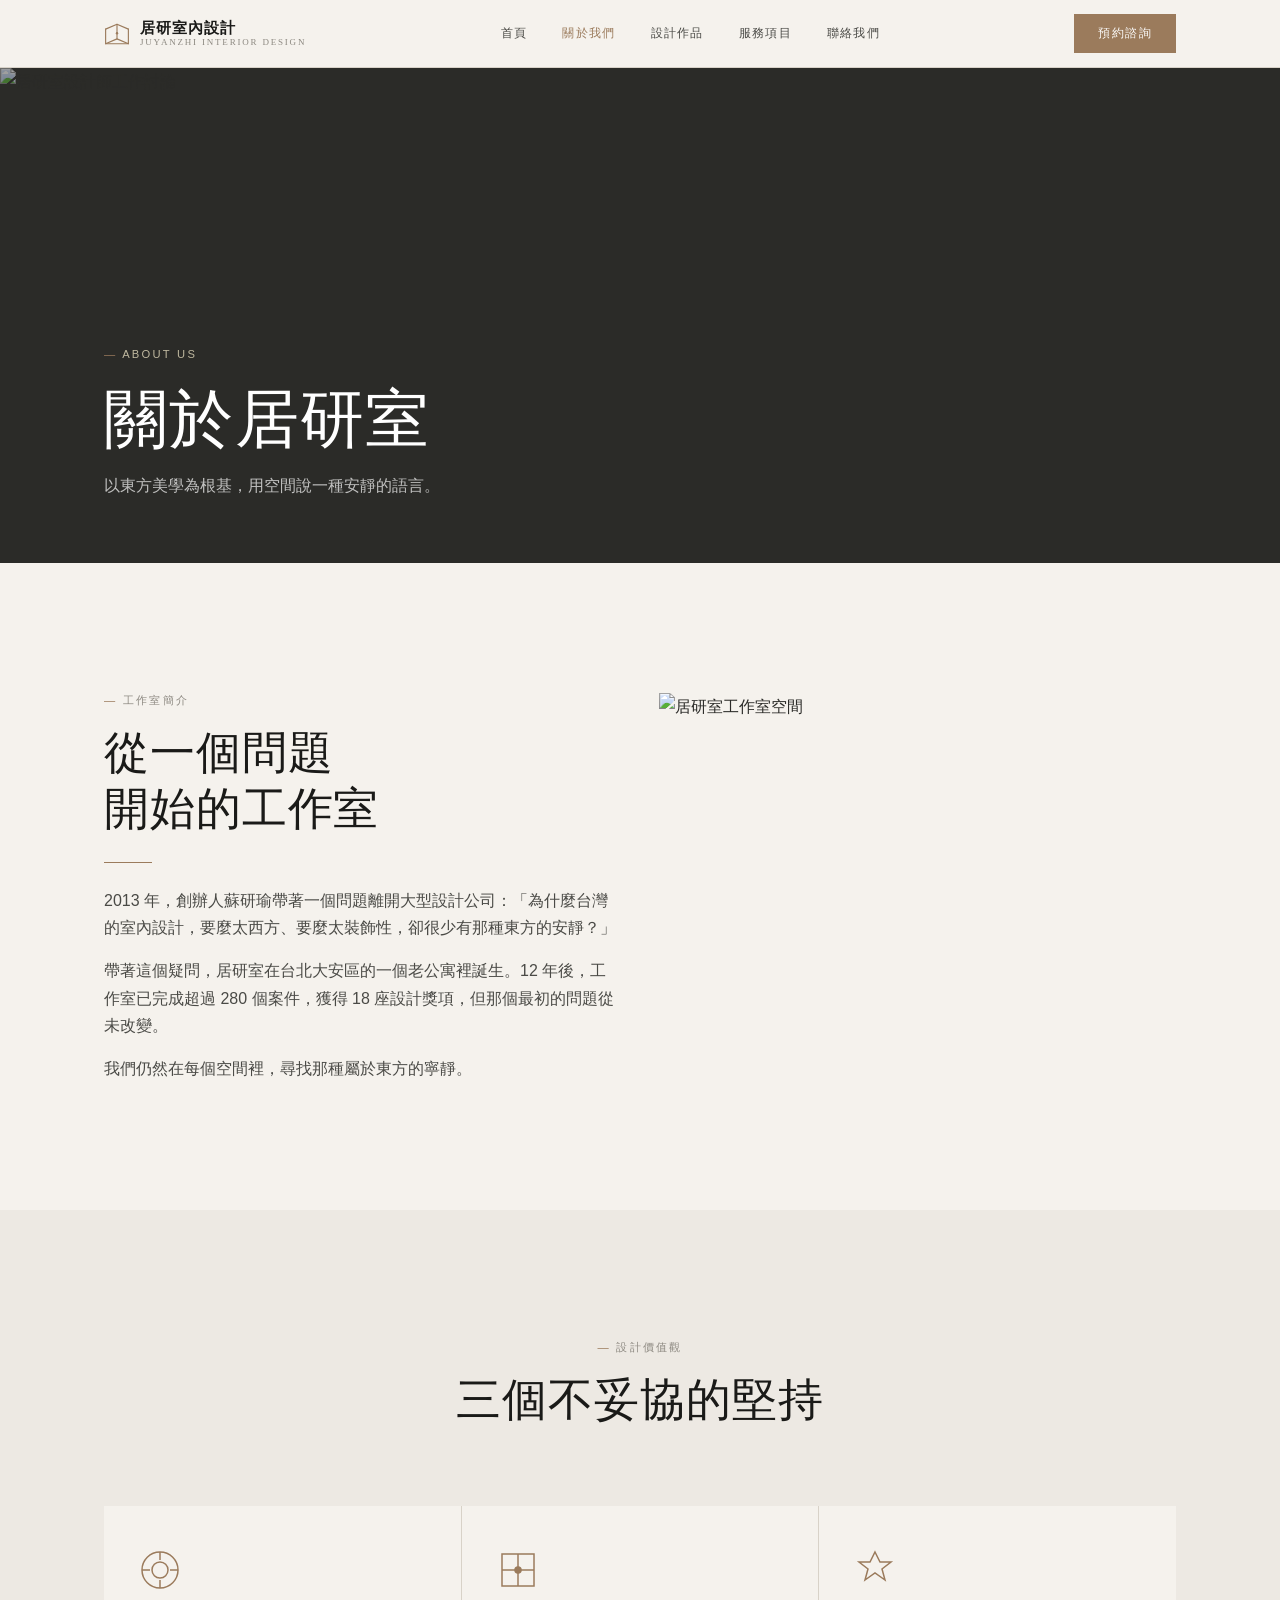
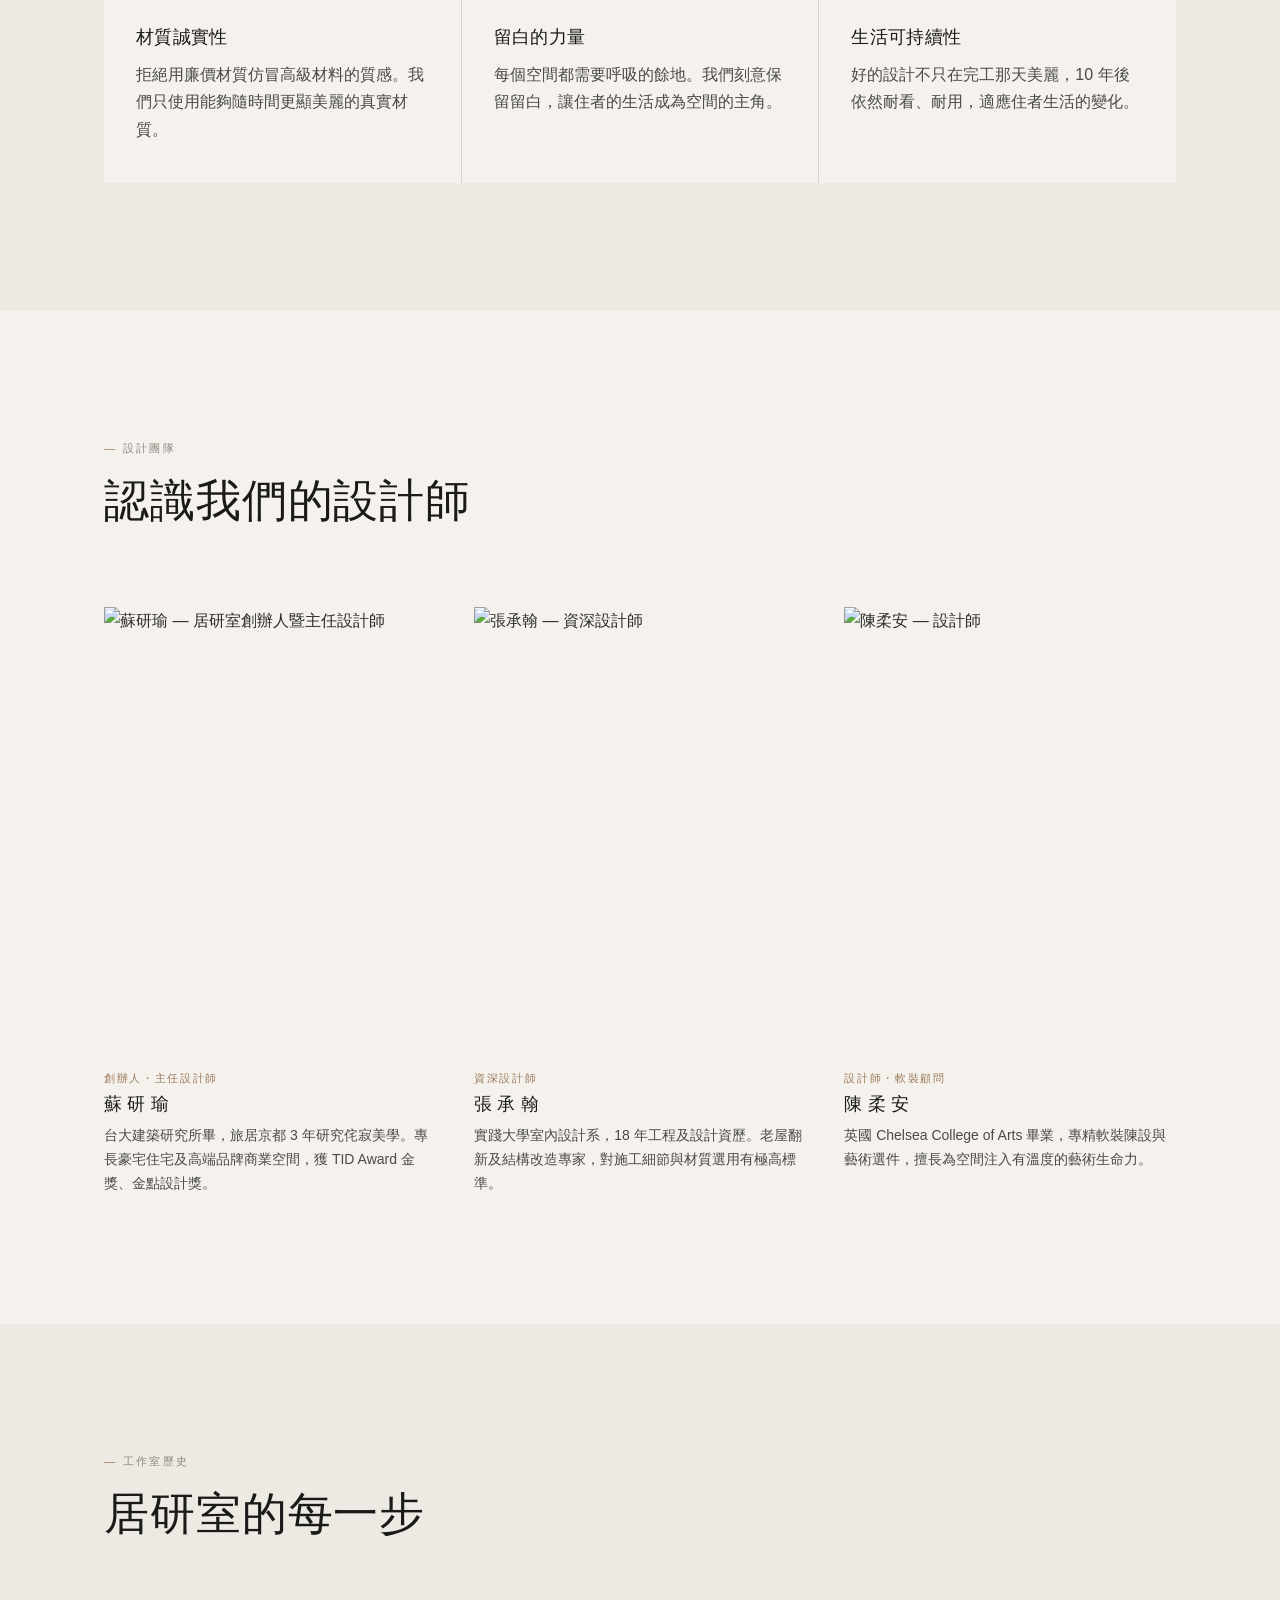
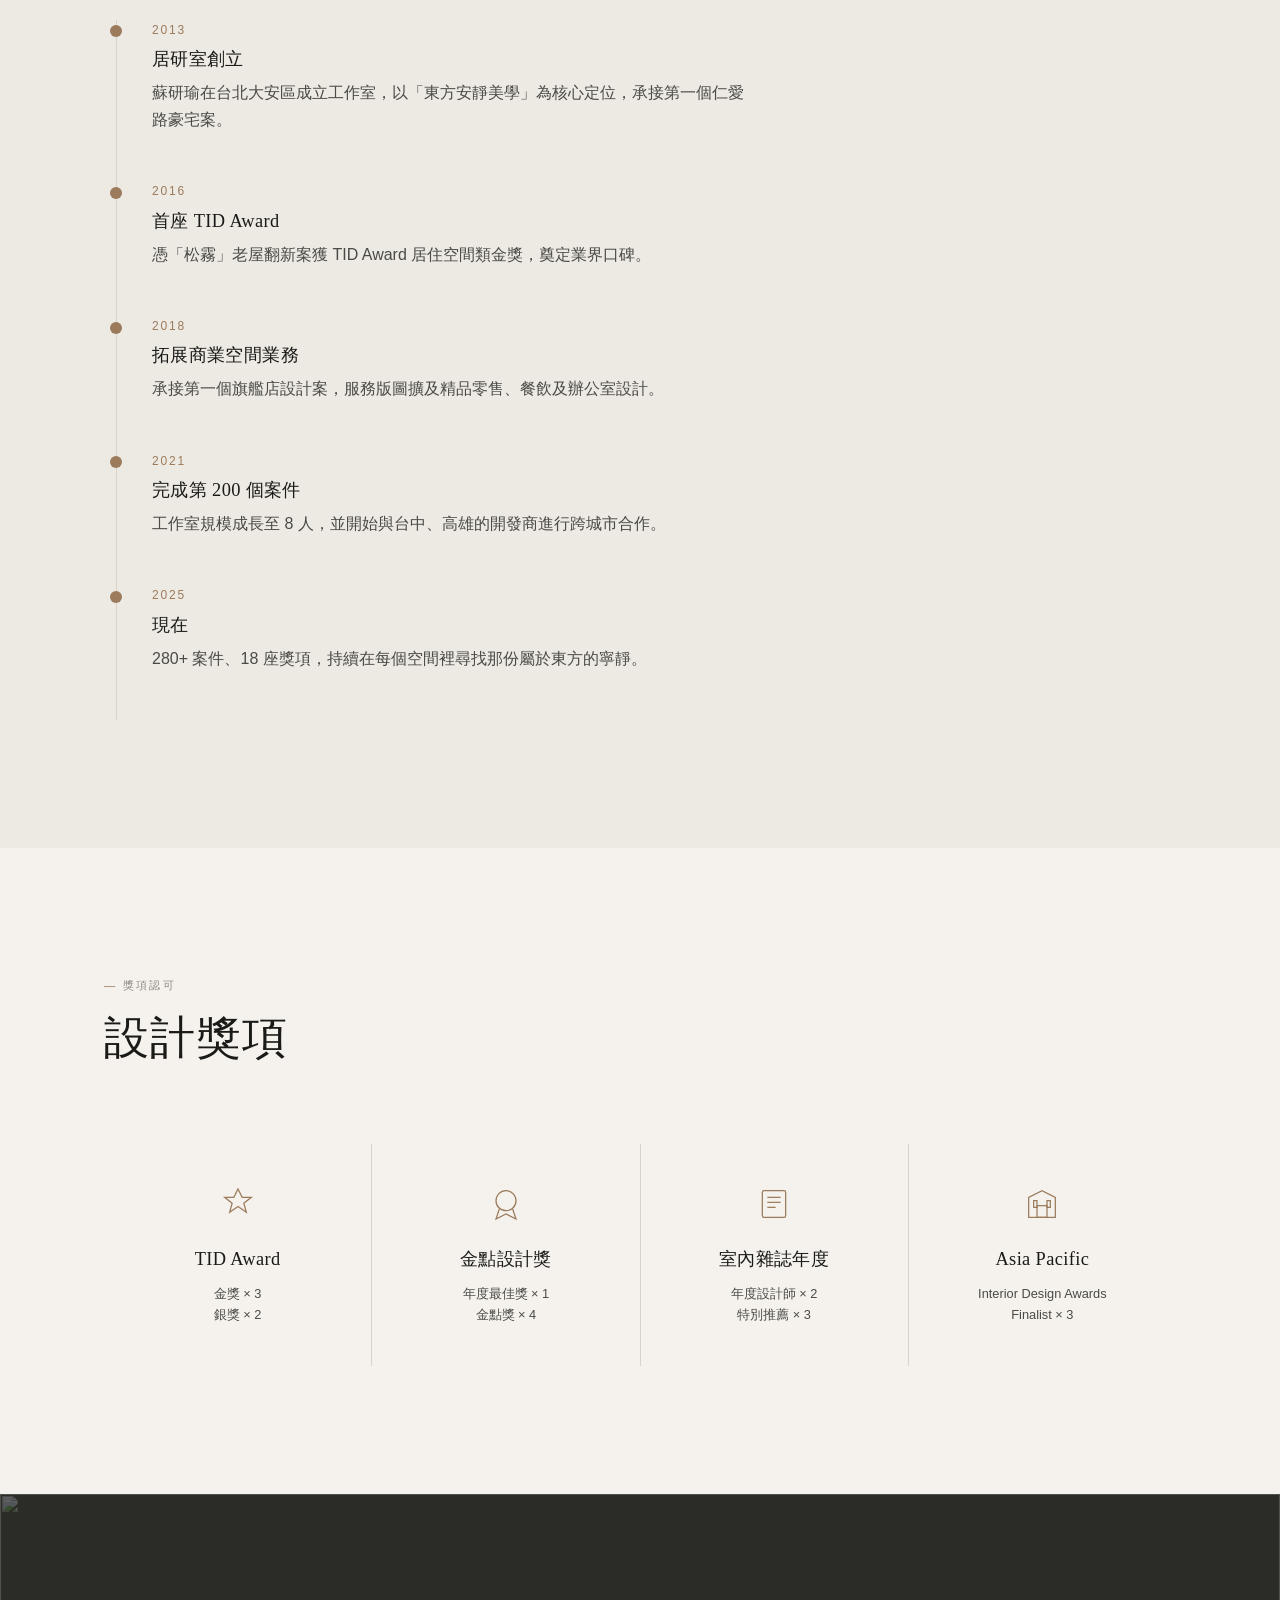
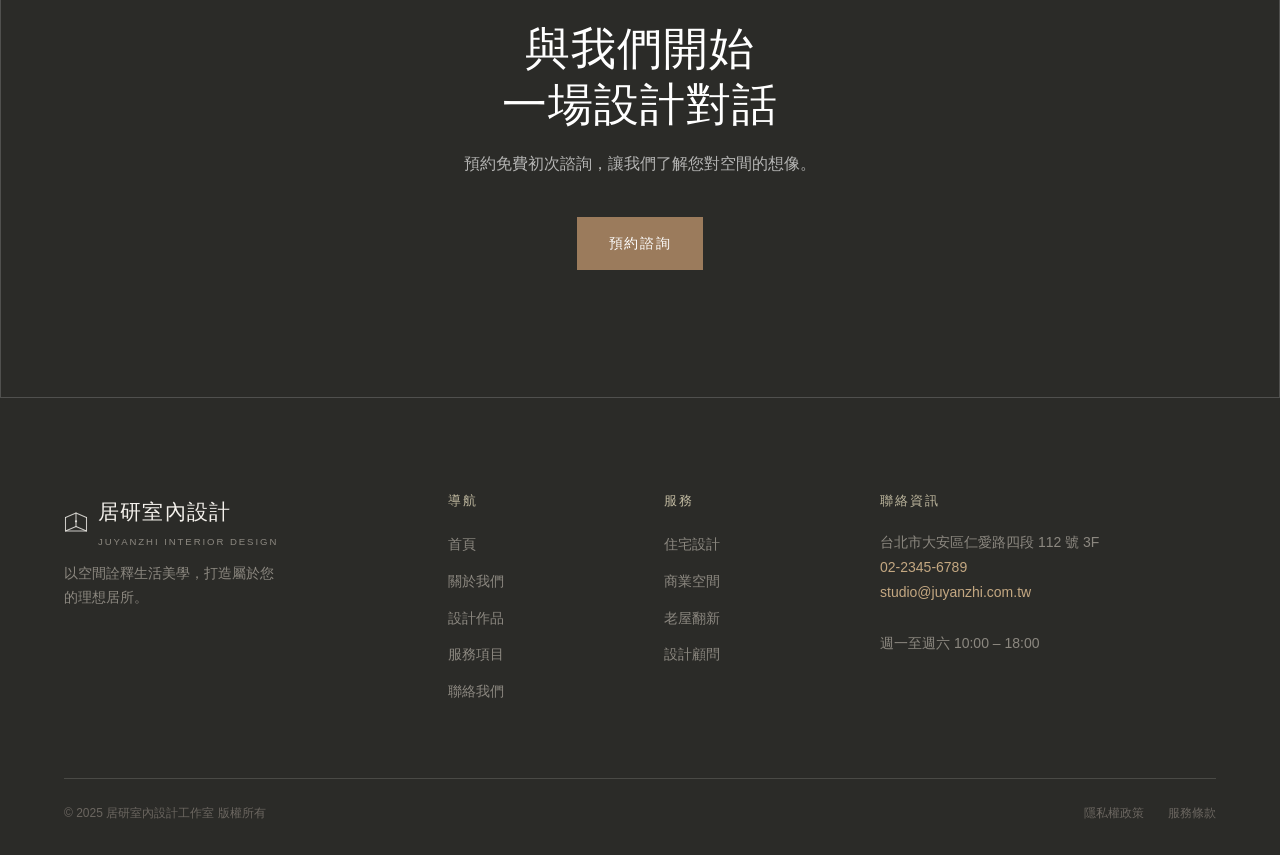
==== about.html @ 6a7a1998 "feat: 居研室內設計 完整網站（5頁）+ Google Maps + CIS logo 系統" ====
<!DOCTYPE html>
<html lang="zh-TW">
<head>
  <meta charset="UTF-8">
  <meta name="viewport" content="width=device-width, initial-scale=1.0">
  <title>關於我們｜居研室內設計</title>
  <meta name="description" content="居研室內設計成立於 2013 年，以東方美學為根基，融合日式禪意與北歐機能性，在台北打造超過 280 個精緻空間。">
  <link rel="canonical" href="https://izzo24.github.io/juyanzhi-design/about.html">
    <link rel="stylesheet" href="style.css">
  <link rel="icon" type="image/png" href="https://d8j0ntlcm91z4.cloudfront.net/user_3Eqjq0zwo7LwUKMWfh8ca0nVfbA/hf_20260615_095143_6e95b579-c0a8-44e9-b511-c208814eff73.png">
  <link rel="apple-touch-icon" href="https://d8j0ntlcm91z4.cloudfront.net/user_3Eqjq0zwo7LwUKMWfh8ca0nVfbA/hf_20260615_095143_6e95b579-c0a8-44e9-b511-c208814eff73.png">

<meta property="og:image" content="https://d8j0ntlcm91z4.cloudfront.net/user_3Eqjq0zwo7LwUKMWfh8ca0nVfbA/hf_20260615_101617_8f77705c-fb47-4507-9db1-8bc4ee51f3ec.png">
</head>
<body>

<!-- ══ PAGE HERO ══════════════════════════════════════════════════════ -->
<!--
  HIGGSFIELD PROMPT (about hero):
  Model: soul_2
  "Two interior designers in a Taipei design studio, discussing material samples and architectural drawings spread on a travertine table, natural afternoon light from large windows, warm linen and natural oak studio interior, neutral professional attire, candid working moment, medium format 50mm portrait lens, Kodak Portra 400 film, analog grain, natural imperfect lighting, warm colour temperature, genuine professional atmosphere"
  → Replace src with Higgsfield output URL
-->
<div class="page-hero">
  <img
    src="https://images.unsplash.com/photo-1600880292203-757bb62b4baf?w=1600&q=80"
    alt="居研室設計師工作討論"
    fetchpriority="high"
    loading="eager"
  >
  <div class="page-hero-content container">
    <span class="section-label">About Us</span>
    <h1>關於居研室</h1>
    <p>以東方美學為根基，用空間說一種安靜的語言。</p>
  </div>
</div>

<!-- ══ INTRO ══════════════════════════════════════════════════════════ -->
<section class="section">
  <div class="container">
    <div class="split">
      <div class="fade-in">
        <span class="section-label">工作室簡介</span>
        <h2>從一個問題<br>開始的工作室</h2>
        <div class="line-accent"></div>
        <p>2013 年，創辦人蘇研瑜帶著一個問題離開大型設計公司：「為什麼台灣的室內設計，要麼太西方、要麼太裝飾性，卻很少有那種東方的安靜？」</p>
        <p style="margin-top:1rem;">帶著這個疑問，居研室在台北大安區的一個老公寓裡誕生。12 年後，工作室已完成超過 280 個案件，獲得 18 座設計獎項，但那個最初的問題從未改變。</p>
        <p style="margin-top:1rem;">我們仍然在每個空間裡，尋找那種屬於東方的寧靜。</p>
      </div>
      <!--
        HIGGSFIELD PROMPT (studio photo):
        Model: nano_banana_pro
        "Interior design studio workspace in Taipei, warm afternoon light flooding through large windows, material samples arranged neatly on low credenza, architectural drawings pinned to raw plaster wall, single orchid on wooden desk, aged natural linen and paper textures everywhere, warm off-white and raw material palette, 35mm documentary photography, Kodak Tri-X film grain, organic natural lighting, quiet productive atmosphere"
        → Replace src with Higgsfield output URL
      -->
      <div class="ratio-4-3 fade-in">
        <img
          class="img-cover"
          src="https://images.unsplash.com/photo-1497366216548-37526070297c?w=900&q=80"
          alt="居研室工作室空間"
          loading="lazy"
        >
      </div>
    </div>
  </div>
</section>

<!-- ══ VALUES ═════════════════════════════════════════════════════════ -->
<section class="section section-alt">
  <div class="container">
    <div class="section-header fade-in" style="text-align:center;">
      <span class="section-label">設計價值觀</span>
      <h2>三個不妥協的堅持</h2>
    </div>
    <div class="cards-grid cards-3 fade-in">
      <div class="card">
        <svg class="card-icon" viewBox="0 0 48 48" fill="none" stroke="currentColor" stroke-width="1.5">
          <circle cx="24" cy="24" r="18"/>
          <circle cx="24" cy="24" r="8"/>
          <line x1="24" y1="6" x2="24" y2="14"/>
          <line x1="24" y1="34" x2="24" y2="42"/>
          <line x1="6" y1="24" x2="14" y2="24"/>
          <line x1="34" y1="24" x2="42" y2="24"/>
        </svg>
        <h4>材質誠實性</h4>
        <p>拒絕用廉價材質仿冒高級材料的質感。我們只使用能夠隨時間更顯美麗的真實材質。</p>
      </div>
      <div class="card">
        <svg class="card-icon" viewBox="0 0 48 48" fill="none" stroke="currentColor" stroke-width="1.5">
          <rect x="8" y="8" width="32" height="32"/>
          <line x1="8" y1="24" x2="40" y2="24"/>
          <line x1="24" y1="8" x2="24" y2="40"/>
          <circle cx="24" cy="24" r="3" fill="currentColor"/>
        </svg>
        <h4>留白的力量</h4>
        <p>每個空間都需要呼吸的餘地。我們刻意保留留白，讓住者的生活成為空間的主角。</p>
      </div>
      <div class="card">
        <svg class="card-icon" viewBox="0 0 48 48" fill="none" stroke="currentColor" stroke-width="1.5">
          <path d="M24 6l5 10h11l-9 7 3 11-10-7-10 7 3-11-9-7h11z"/>
        </svg>
        <h4>生活可持續性</h4>
        <p>好的設計不只在完工那天美麗，10 年後依然耐看、耐用，適應住者生活的變化。</p>
      </div>
    </div>
  </div>
</section>

<!-- ══ TEAM ═══════════════════════════════════════════════════════════ -->
<section class="section">
  <div class="container">
    <div class="section-header fade-in">
      <span class="section-label">設計團隊</span>
      <h2>認識我們的設計師</h2>
    </div>
    <div class="team-grid fade-in">
      <!--
        HIGGSFIELD PROMPT (founder portrait):
        Model: soul_2
        "Taiwanese female interior designer, late 30s, professional but warm demeanor, standing in front of material sample wall, wearing simple neutral linen outfit, natural confident smile, design studio background with soft window light, 85mm portrait lens, Fuji 400H film emulation, analog grain, natural imperfect lighting, warm skin tones, editorial portrait photography"
        → Replace src with Higgsfield output URL
      -->
      <div class="team-card fade-in">
        <div class="team-img">
          <img
            src="https://images.unsplash.com/photo-1573496359142-b8d87734a5a2?w=600&q=80"
            alt="蘇研瑜 — 居研室創辦人暨主任設計師"
            loading="lazy"
          >
        </div>
        <span class="role">創辦人・主任設計師</span>
        <h4>蘇 研 瑜</h4>
        <p>台大建築研究所畢，旅居京都 3 年研究侘寂美學。專長豪宅住宅及高端品牌商業空間，獲 TID Award 金獎、金點設計獎。</p>
      </div>

      <!--
        HIGGSFIELD PROMPT (senior designer):
        Model: soul_2
        "Taiwanese male interior designer, early 40s, serious and artistic, reviewing architectural drawings in design studio, natural side lighting from window, warm neutral studio background, 50mm portrait lens, Kodak Portra 400, analog film grain, candid documentary style"
        → Replace src with Higgsfield output URL
      -->
      <div class="team-card fade-in">
        <div class="team-img">
          <img
            src="https://images.unsplash.com/photo-1560250097-0b93528c311a?w=600&q=80"
            alt="張承翰 — 資深設計師"
            loading="lazy"
          >
        </div>
        <span class="role">資深設計師</span>
        <h4>張 承 翰</h4>
        <p>實踐大學室內設計系，18 年工程及設計資歷。老屋翻新及結構改造專家，對施工細節與材質選用有極高標準。</p>
      </div>

      <!--
        HIGGSFIELD PROMPT (junior designer):
        Model: soul_2
        "Young Taiwanese female designer, mid 20s, sitting cross-legged on studio floor surrounded by material swatches and mood boards, engaged and curious expression, natural morning light, casual but stylish neutral outfit, 50mm lens, Fuji 400H film, analog grain, candid creative moment"
        → Replace src with Higgsfield output URL
      -->
      <div class="team-card fade-in">
        <div class="team-img">
          <img
            src="https://images.unsplash.com/photo-1580489944761-15a19d654956?w=600&q=80"
            alt="陳柔安 — 設計師"
            loading="lazy"
          >
        </div>
        <span class="role">設計師・軟裝顧問</span>
        <h4>陳 柔 安</h4>
        <p>英國 Chelsea College of Arts 畢業，專精軟裝陳設與藝術選件，擅長為空間注入有溫度的藝術生命力。</p>
      </div>
    </div>
  </div>
</section>

<!-- ══ TIMELINE ══════════════════════════════════════════════════════ -->
<section class="section section-alt">
  <div class="container">
    <div class="section-header fade-in">
      <span class="section-label">工作室歷史</span>
      <h2>居研室的每一步</h2>
    </div>
    <div style="max-width:680px;" class="fade-in">
      <div class="timeline">
        <div class="timeline-item">
          <div class="timeline-year">2013</div>
          <h4>居研室創立</h4>
          <p>蘇研瑜在台北大安區成立工作室，以「東方安靜美學」為核心定位，承接第一個仁愛路豪宅案。</p>
        </div>
        <div class="timeline-item">
          <div class="timeline-year">2016</div>
          <h4>首座 TID Award</h4>
          <p>憑「松霧」老屋翻新案獲 TID Award 居住空間類金獎，奠定業界口碑。</p>
        </div>
        <div class="timeline-item">
          <div class="timeline-year">2018</div>
          <h4>拓展商業空間業務</h4>
          <p>承接第一個旗艦店設計案，服務版圖擴及精品零售、餐飲及辦公室設計。</p>
        </div>
        <div class="timeline-item">
          <div class="timeline-year">2021</div>
          <h4>完成第 200 個案件</h4>
          <p>工作室規模成長至 8 人，並開始與台中、高雄的開發商進行跨城市合作。</p>
        </div>
        <div class="timeline-item">
          <div class="timeline-year">2025</div>
          <h4>現在</h4>
          <p>280+ 案件、18 座獎項，持續在每個空間裡尋找那份屬於東方的寧靜。</p>
        </div>
      </div>
    </div>
  </div>
</section>

<!-- ══ AWARDS ═════════════════════════════════════════════════════════ -->
<section class="section">
  <div class="container">
    <div class="section-header fade-in">
      <span class="section-label">獎項認可</span>
      <h2>設計獎項</h2>
    </div>
    <div class="cards-grid cards-4 fade-in">
      <div class="card" style="text-align:center;">
        <svg style="width:2.5rem;height:2.5rem;color:#9B7B5C;margin:0 auto 1rem;" viewBox="0 0 48 48" fill="none" stroke="currentColor" stroke-width="1.5">
          <path d="M24 6l5 10h11l-9 7 3 11-10-7-10 7 3-11-9-7h11z"/>
        </svg>
        <h4>TID Award</h4>
        <p style="font-size:.8rem;">金獎 × 3<br>銀獎 × 2</p>
      </div>
      <div class="card" style="text-align:center;">
        <svg style="width:2.5rem;height:2.5rem;color:#9B7B5C;margin:0 auto 1rem;" viewBox="0 0 48 48" fill="none" stroke="currentColor" stroke-width="1.5">
          <circle cx="24" cy="20" r="12"/>
          <path d="M16 30l-4 12 12-6 12 6-4-12"/>
        </svg>
        <h4>金點設計獎</h4>
        <p style="font-size:.8rem;">年度最佳獎 × 1<br>金點獎 × 4</p>
      </div>
      <div class="card" style="text-align:center;">
        <svg style="width:2.5rem;height:2.5rem;color:#9B7B5C;margin:0 auto 1rem;" viewBox="0 0 48 48" fill="none" stroke="currentColor" stroke-width="1.5">
          <rect x="10" y="8" width="28" height="32" rx="2"/>
          <line x1="16" y1="16" x2="32" y2="16"/>
          <line x1="16" y1="22" x2="32" y2="22"/>
          <line x1="16" y1="28" x2="26" y2="28"/>
        </svg>
        <h4>室內雜誌年度</h4>
        <p style="font-size:.8rem;">年度設計師 × 2<br>特別推薦 × 3</p>
      </div>
      <div class="card" style="text-align:center;">
        <svg style="width:2.5rem;height:2.5rem;color:#9B7B5C;margin:0 auto 1rem;" viewBox="0 0 48 48" fill="none" stroke="currentColor" stroke-width="1.5">
          <path d="M8 40V16l16-8 16 8v24H8z"/>
          <rect x="18" y="26" width="12" height="14"/>
          <path d="M14 20h4v8h-4zM30 20h4v8h-4z"/>
        </svg>
        <h4>Asia Pacific</h4>
        <p style="font-size:.8rem;">Interior Design Awards<br>Finalist × 3</p>
      </div>
    </div>
  </div>
</section>

<!-- ══ CTA ════════════════════════════════════════════════════════════ -->
<div class="cta-banner">
  <img src="https://images.unsplash.com/photo-1615876234886-fd9a39fda97f?w=1600&q=80" alt="" loading="lazy" aria-hidden="true">
  <div class="cta-banner-content fade-in">
    <h2>與我們開始<br>一場設計對話</h2>
    <p>預約免費初次諮詢，讓我們了解您對空間的想像。</p>
    <a href="contact.html" class="btn btn-primary">預約諮詢</a>
  </div>
</div>

<script src="shared.js"></script>
</body>
</html>
---- style.css ----
/* =====================================================
   居研室內設計 — Global Design System
   Style: 高級極簡 · 米白石灰 · 材質感 · 留白 · 東方韻味
   ===================================================== */

/* ── Reset ─────────────────────────────────────────── */
*, *::before, *::after { box-sizing: border-box; margin: 0; padding: 0; }
html { scroll-behavior: smooth; -webkit-font-smoothing: antialiased; }
img { display: block; max-width: 100%; }
a { color: inherit; text-decoration: none; }
ul { list-style: none; }

/* ── Tokens ────────────────────────────────────────── */
:root {
  /* palette */
  --stone:       #F5F2ED;   /* warm off-white base */
  --stone-mid:   #EDE9E3;   /* card backgrounds */
  --stone-dark:  #D8D2C8;   /* borders, dividers */
  --charcoal:    #2B2B28;   /* primary text */
  --charcoal-mid:#4A4A46;   /* secondary text */
  --warm-grey:   #8C8880;   /* muted labels */
  --sand:        #BFB89F;   /* accent line / highlight */
  --terra:       #9B7B5C;   /* warm accent, CTA */
  --terra-light: #C4A882;   /* hover state */
  --ink:         #1A1A18;   /* headings */
  --white:       #FFFFFF;

  /* typography */
  --font-serif:  'Georgia', 'Noto Serif TC', 'Times New Roman', serif;
  --font-sans:   'Helvetica Neue', 'Noto Sans TC', 'PingFang TC', Arial, sans-serif;

  /* spacing */
  --max-w:       1200px;
  --pad:         clamp(1.5rem, 5vw, 4rem);
  --section-py:  clamp(5rem, 10vw, 9rem);
  --gap:         clamp(1.5rem, 3vw, 2.5rem);

  /* motion */
  --ease:        cubic-bezier(.25,.46,.45,.94);
  --dur:         0.6s;
}

/* ── Base ──────────────────────────────────────────── */
body {
  font-family: var(--font-sans);
  background: var(--stone);
  color: var(--charcoal);
  font-size: 1rem;
  line-height: 1.7;
}

h1,h2,h3,h4,h5 {
  font-family: var(--font-serif);
  color: var(--ink);
  line-height: 1.25;
  font-weight: 400;
  letter-spacing: .02em;
}
h1 { font-size: clamp(2.4rem, 5vw, 4rem); }
h2 { font-size: clamp(1.8rem, 3.5vw, 2.8rem); }
h3 { font-size: clamp(1.3rem, 2.5vw, 1.8rem); }
h4 { font-size: 1.15rem; }

p { color: var(--charcoal-mid); max-width: 68ch; }

/* ── Container ─────────────────────────────────────── */
.container {
  max-width: var(--max-w);
  margin: 0 auto;
  padding-left: var(--pad);
  padding-right: var(--pad);
}

/* ── Buttons ───────────────────────────────────────── */
.btn {
  display: inline-flex;
  align-items: center;
  gap: .6rem;
  padding: .9rem 2rem;
  font-family: var(--font-sans);
  font-size: .875rem;
  letter-spacing: .12em;
  text-transform: uppercase;
  border: none;
  cursor: pointer;
  transition: all .3s var(--ease);
}
.btn-primary {
  background: var(--terra);
  color: var(--white);
}
.btn-primary:hover { background: var(--terra-light); }

.btn-outline {
  background: transparent;
  color: var(--ink);
  border: 1px solid var(--charcoal);
}
.btn-outline:hover {
  background: var(--ink);
  color: var(--white);
}
.btn-light {
  background: transparent;
  color: var(--white);
  border: 1px solid rgba(255,255,255,.5);
}
.btn-light:hover {
  background: var(--white);
  color: var(--ink);
}

/* ── Section ───────────────────────────────────────── */
.section { padding: var(--section-py) 0; }
.section-alt { background: var(--stone-mid); }
.section-dark { background: var(--charcoal); color: var(--stone); }
.section-dark h2,
.section-dark h3,
.section-dark h4 { color: var(--stone); }
.section-dark p { color: var(--stone-dark); }

.section-label {
  display: block;
  font-size: .7rem;
  letter-spacing: .2em;
  text-transform: uppercase;
  color: var(--warm-grey);
  margin-bottom: 1rem;
}
.section-label::before {
  content: '— ';
  color: var(--terra);
}

.section-header {
  margin-bottom: clamp(3rem, 6vw, 5rem);
}
.section-header p {
  margin-top: 1rem;
  font-size: 1.05rem;
}

/* ── Divider line ──────────────────────────────────── */
.line-accent {
  width: 3rem;
  height: 1px;
  background: var(--terra);
  margin: 1.5rem 0;
}

/* ── Page Hero ─────────────────────────────────────── */
.page-hero {
  position: relative;
  height: clamp(320px, 55vh, 560px);
  display: flex;
  align-items: flex-end;
  overflow: hidden;
  background: var(--charcoal);
}
.page-hero img {
  position: absolute;
  inset: 0;
  width: 100%;
  height: 100%;
  object-fit: cover;
  opacity: .55;
}
.page-hero-content {
  position: relative;
  z-index: 1;
  padding: 0 var(--pad) 4rem;
  max-width: var(--max-w);
  margin: 0 auto;
  width: 100%;
}
.page-hero-content .section-label { color: var(--sand); }
.page-hero-content h1 { color: var(--white); }
.page-hero-content p { color: rgba(255,255,255,.7); max-width: 50ch; margin-top: .75rem; }

/* ── Full-viewport Hero ────────────────────────────── */
.hero {
  position: relative;
  height: 100vh;
  min-height: 640px;
  display: flex;
  flex-direction: column;
  justify-content: flex-end;
  overflow: hidden;
}
.hero-bg {
  position: absolute;
  inset: 0;
  width: 100%;
  height: 100%;
  object-fit: cover;
}
.hero-overlay {
  position: absolute;
  inset: 0;
  background: linear-gradient(to top, rgba(26,26,24,.8) 0%, rgba(26,26,24,.15) 60%, transparent 100%);
}
.hero-content {
  position: relative;
  z-index: 1;
  max-width: var(--max-w);
  width: 100%;
  margin: 0 auto;
  padding: 0 var(--pad) clamp(4rem, 8vh, 7rem);
}
.hero-eyebrow {
  font-size: .7rem;
  letter-spacing: .25em;
  text-transform: uppercase;
  color: var(--sand);
  margin-bottom: 1.25rem;
}
.hero-content h1 {
  color: var(--white);
  font-size: clamp(2.8rem, 6vw, 5rem);
  max-width: 12ch;
}
.hero-content p {
  color: rgba(255,255,255,.72);
  font-size: 1.1rem;
  max-width: 44ch;
  margin-top: 1.25rem;
}
.hero-actions {
  display: flex;
  gap: 1rem;
  flex-wrap: wrap;
  margin-top: 2.5rem;
}
.hero-scroll {
  position: absolute;
  bottom: 2.5rem;
  right: var(--pad);
  z-index: 1;
  display: flex;
  align-items: center;
  gap: .5rem;
  font-size: .7rem;
  letter-spacing: .15em;
  text-transform: uppercase;
  color: rgba(255,255,255,.5);
  writing-mode: vertical-rl;
}
.hero-scroll::after {
  content: '';
  display: block;
  width: 1px;
  height: 3rem;
  background: rgba(255,255,255,.3);
  margin-top: .5rem;
}

/* ── Intro Split ───────────────────────────────────── */
.split {
  display: grid;
  grid-template-columns: 1fr 1fr;
  gap: var(--gap);
  align-items: center;
}
.split.reverse { direction: rtl; }
.split.reverse > * { direction: ltr; }

@media (max-width: 768px) {
  .split, .split.reverse { grid-template-columns: 1fr; direction: ltr; }
}

/* ── Cards ─────────────────────────────────────────── */
.cards-grid {
  display: grid;
  gap: 1px;
  background: var(--stone-dark);
}
.cards-3 { grid-template-columns: repeat(3, 1fr); }
.cards-4 { grid-template-columns: repeat(4, 1fr); }

@media (max-width: 900px) {
  .cards-3 { grid-template-columns: 1fr 1fr; }
  .cards-4 { grid-template-columns: 1fr 1fr; }
}
@media (max-width: 540px) {
  .cards-3, .cards-4 { grid-template-columns: 1fr; }
}

.card {
  background: var(--stone);
  padding: 2.5rem 2rem;
}
.card-dark { background: var(--charcoal-mid); }
.card-icon {
  width: 3rem;
  height: 3rem;
  margin-bottom: 1.5rem;
  color: var(--terra);
}
.card h4 { margin-bottom: .75rem; }

/* ── Project Grid ──────────────────────────────────── */
.project-grid {
  display: grid;
  grid-template-columns: repeat(2, 1fr);
  gap: 1.5rem;
}
.project-grid.cols-3 {
  grid-template-columns: repeat(3, 1fr);
}
@media (max-width: 768px) {
  .project-grid, .project-grid.cols-3 { grid-template-columns: 1fr; }
}

.project-card {
  position: relative;
  overflow: hidden;
  background: var(--charcoal);
  aspect-ratio: 4/3;
}
.project-card img {
  width: 100%;
  height: 100%;
  object-fit: cover;
  transition: transform .7s var(--ease);
}
.project-card:hover img { transform: scale(1.05); }
.project-card-overlay {
  position: absolute;
  inset: 0;
  background: linear-gradient(to top, rgba(26,26,24,.9) 0%, transparent 55%);
  display: flex;
  flex-direction: column;
  justify-content: flex-end;
  padding: 1.75rem;
  opacity: 0;
  transition: opacity .4s var(--ease);
}
.project-card:hover .project-card-overlay { opacity: 1; }
.project-card-overlay h3 { color: var(--white); font-size: 1.2rem; }
.project-card-overlay p { color: rgba(255,255,255,.7); font-size: .875rem; max-width: unset; }
.project-card-label {
  position: absolute;
  top: 1.25rem;
  left: 1.25rem;
  font-size: .65rem;
  letter-spacing: .15em;
  text-transform: uppercase;
  background: var(--terra);
  color: var(--white);
  padding: .3rem .75rem;
}

/* featured card spans 2 cols */
.project-card.featured {
  grid-column: span 2;
  aspect-ratio: 16/7;
}
@media (max-width: 768px) {
  .project-card.featured { grid-column: span 1; aspect-ratio: 4/3; }
}

/* ── Stats bar ─────────────────────────────────────── */
.stats-bar {
  display: grid;
  grid-template-columns: repeat(4, 1fr);
  gap: 1px;
  background: var(--stone-dark);
  border-top: 1px solid var(--stone-dark);
  border-bottom: 1px solid var(--stone-dark);
}
.stat-item {
  background: var(--stone);
  padding: 2.5rem 2rem;
  text-align: center;
}
.stat-item .num {
  font-family: var(--font-serif);
  font-size: clamp(2rem, 4vw, 3rem);
  color: var(--ink);
  display: block;
}
.stat-item .label {
  font-size: .8rem;
  letter-spacing: .1em;
  color: var(--warm-grey);
  margin-top: .35rem;
  display: block;
}
@media (max-width: 640px) {
  .stats-bar { grid-template-columns: 1fr 1fr; }
}

/* ── Process steps ─────────────────────────────────── */
.steps {
  display: grid;
  grid-template-columns: repeat(5, 1fr);
  gap: 0;
  position: relative;
}
.steps::before {
  content: '';
  position: absolute;
  top: 1.5rem;
  left: 10%;
  right: 10%;
  height: 1px;
  background: var(--stone-dark);
}
@media (max-width: 860px) {
  .steps { grid-template-columns: 1fr 1fr; }
  .steps::before { display: none; }
}
@media (max-width: 480px) {
  .steps { grid-template-columns: 1fr; }
}

.step {
  text-align: center;
  padding: 0 1rem 0;
  position: relative;
}
.step-num {
  width: 3rem;
  height: 3rem;
  border-radius: 50%;
  background: var(--stone);
  border: 1px solid var(--stone-dark);
  display: flex;
  align-items: center;
  justify-content: center;
  font-family: var(--font-serif);
  font-size: 1.1rem;
  color: var(--terra);
  margin: 0 auto 1.5rem;
  position: relative;
  z-index: 1;
}
.step h4 { margin-bottom: .5rem; font-size: 1rem; }
.step p { font-size: .875rem; max-width: unset; }

/* ── Testimonials ──────────────────────────────────── */
.testimonials-grid {
  display: grid;
  grid-template-columns: repeat(3, 1fr);
  gap: 1px;
  background: var(--stone-dark);
}
@media (max-width: 768px) {
  .testimonials-grid { grid-template-columns: 1fr; }
}
.testimonial {
  background: var(--stone);
  padding: 2.5rem 2rem;
}
.testimonial blockquote {
  font-family: var(--font-serif);
  font-size: 1.05rem;
  color: var(--ink);
  line-height: 1.7;
  border-left: 2px solid var(--terra);
  padding-left: 1.25rem;
  margin-bottom: 1.5rem;
}
.testimonial cite {
  font-style: normal;
  font-size: .8rem;
  letter-spacing: .08em;
  color: var(--warm-grey);
}

/* ── CTA Banner ────────────────────────────────────── */
.cta-banner {
  position: relative;
  overflow: hidden;
  background: var(--charcoal);
  padding: clamp(5rem, 10vw, 8rem) var(--pad);
  text-align: center;
}
.cta-banner img {
  position: absolute;
  inset: 0;
  width: 100%;
  height: 100%;
  object-fit: cover;
  opacity: .25;
}
.cta-banner-content {
  position: relative;
  z-index: 1;
  max-width: 52ch;
  margin: 0 auto;
}
.cta-banner h2 { color: var(--white); }
.cta-banner p { color: rgba(255,255,255,.65); margin: 1rem auto 2.5rem; }

/* ── Form ──────────────────────────────────────────── */
.form-group { margin-bottom: 1.5rem; }
.form-group label {
  display: block;
  font-size: .75rem;
  letter-spacing: .12em;
  text-transform: uppercase;
  color: var(--warm-grey);
  margin-bottom: .5rem;
}
.form-group input,
.form-group select,
.form-group textarea {
  width: 100%;
  padding: .9rem 1rem;
  background: var(--stone-mid);
  border: 1px solid var(--stone-dark);
  border-radius: 0;
  font-family: var(--font-sans);
  font-size: 1rem;
  color: var(--ink);
  outline: none;
  transition: border-color .2s;
}
.form-group input:focus,
.form-group select:focus,
.form-group textarea:focus { border-color: var(--terra); }
.form-group textarea { resize: vertical; min-height: 140px; }

/* ── Fade-in ───────────────────────────────────────── */
.fade-in {
  opacity: 0;
  transform: translateY(24px);
  transition: opacity var(--dur) var(--ease), transform var(--dur) var(--ease);
}
.fade-in.visible { opacity: 1; transform: none; }

/* ── Image ratio helpers ───────────────────────────── */
.img-cover { width: 100%; height: 100%; object-fit: cover; display: block; }
.ratio-sq  { aspect-ratio: 1/1; overflow: hidden; }
.ratio-4-3 { aspect-ratio: 4/3; overflow: hidden; }
.ratio-3-4 { aspect-ratio: 3/4; overflow: hidden; }
.ratio-16-9{ aspect-ratio: 16/9; overflow: hidden; }

/* ── Services page ─────────────────────────────────── */
.service-row {
  display: grid;
  grid-template-columns: 1fr 1fr;
  gap: var(--gap);
  align-items: center;
  padding: clamp(3rem, 6vw, 5rem) 0;
  border-bottom: 1px solid var(--stone-dark);
}
.service-row:last-child { border-bottom: none; }
.service-row.reverse { direction: rtl; }
.service-row.reverse > * { direction: ltr; }
@media (max-width: 768px) {
  .service-row, .service-row.reverse { grid-template-columns: 1fr; direction: ltr; }
}

.service-icon {
  width: 3.5rem;
  height: 3.5rem;
  color: var(--terra);
  margin-bottom: 1.5rem;
}
.service-body ul {
  list-style: none;
  margin-top: 1rem;
}
.service-body ul li {
  padding: .4rem 0;
  padding-left: 1.25rem;
  position: relative;
  font-size: .9rem;
  color: var(--charcoal-mid);
}
.service-body ul li::before {
  content: '—';
  position: absolute;
  left: 0;
  color: var(--terra);
}

/* ── Sticky subnav ─────────────────────────────────── */
.subnav {
  background: var(--stone-mid);
  border-bottom: 1px solid var(--stone-dark);
  position: sticky;
  top: 0;
  z-index: 90;
}
.subnav ul {
  display: flex;
  gap: 0;
  max-width: var(--max-w);
  margin: 0 auto;
  padding: 0 var(--pad);
  overflow-x: auto;
}
.subnav li a {
  display: block;
  padding: 1rem 1.5rem;
  font-size: .8rem;
  letter-spacing: .1em;
  text-transform: uppercase;
  color: var(--warm-grey);
  border-bottom: 2px solid transparent;
  transition: all .2s;
  white-space: nowrap;
}
.subnav li a:hover,
.subnav li a.active { color: var(--terra); border-bottom-color: var(--terra); }

/* ── FAQ ───────────────────────────────────────────── */
.faq-list { margin-top: 1rem; }
.faq-item {
  border-bottom: 1px solid var(--stone-dark);
}
.faq-q {
  width: 100%;
  text-align: left;
  background: none;
  border: none;
  padding: 1.5rem 0;
  font-family: var(--font-sans);
  font-size: 1rem;
  color: var(--ink);
  cursor: pointer;
  display: flex;
  justify-content: space-between;
  align-items: center;
  gap: 1rem;
}
.faq-q .icon {
  flex-shrink: 0;
  width: 1.25rem;
  height: 1.25rem;
  color: var(--terra);
  transition: transform .3s;
}
.faq-item.open .faq-q .icon { transform: rotate(45deg); }
.faq-a {
  max-height: 0;
  overflow: hidden;
  transition: max-height .4s var(--ease);
}
.faq-a-inner {
  padding-bottom: 1.5rem;
  color: var(--charcoal-mid);
  font-size: .95rem;
}

/* ── About timeline ────────────────────────────────── */
.timeline {
  position: relative;
  padding-left: 3rem;
}
.timeline::before {
  content: '';
  position: absolute;
  left: .75rem;
  top: 0;
  bottom: 0;
  width: 1px;
  background: var(--stone-dark);
}
.timeline-item {
  position: relative;
  padding-bottom: 3rem;
}
.timeline-item::before {
  content: '';
  position: absolute;
  left: -2.625rem;
  top: .35rem;
  width: .75rem;
  height: .75rem;
  border-radius: 50%;
  background: var(--terra);
}
.timeline-year {
  font-size: .75rem;
  letter-spacing: .15em;
  text-transform: uppercase;
  color: var(--terra);
  margin-bottom: .5rem;
}
.timeline-item h4 { margin-bottom: .5rem; }

/* ── Team card ─────────────────────────────────────── */
.team-grid {
  display: grid;
  grid-template-columns: repeat(3, 1fr);
  gap: var(--gap);
}
@media (max-width: 768px) {
  .team-grid { grid-template-columns: 1fr 1fr; }
}
@media (max-width: 480px) {
  .team-grid { grid-template-columns: 1fr; }
}
.team-card .team-img {
  aspect-ratio: 3/4;
  overflow: hidden;
  margin-bottom: 1.25rem;
}
.team-card .team-img img { width: 100%; height: 100%; object-fit: cover; }
.team-card .role {
  font-size: .7rem;
  letter-spacing: .15em;
  text-transform: uppercase;
  color: var(--terra);
  margin-bottom: .35rem;
  display: block;
}
.team-card h4 { margin-bottom: .5rem; }
.team-card p { font-size: .875rem; }

/* ── Contact ───────────────────────────────────────── */
.contact-split {
  display: grid;
  grid-template-columns: 5fr 7fr;
  gap: var(--gap);
}
@media (max-width: 768px) {
  .contact-split { grid-template-columns: 1fr; }
}
.contact-info { padding-right: clamp(0rem, 3vw, 3rem); }
.contact-info-item {
  display: flex;
  gap: 1rem;
  margin-bottom: 1.75rem;
}
.contact-info-item svg {
  flex-shrink: 0;
  width: 1.25rem;
  height: 1.25rem;
  color: var(--terra);
  margin-top: .1rem;
}
.contact-info-item dt {
  font-size: .7rem;
  letter-spacing: .1em;
  text-transform: uppercase;
  color: var(--warm-grey);
  margin-bottom: .25rem;
}
.contact-info-item dd { color: var(--charcoal); }

/* ── Map area ──────────────────────────────────────── */
.map-wrapper { display: none; } /* legacy, replaced by map-split */
.map-split {
  display: grid;
  grid-template-columns: 1fr 1fr;
  height: 480px;
}
@media (max-width: 768px) {
  .map-split { grid-template-columns: 1fr; height: auto; }
  .map-split .map-img { aspect-ratio: 4/3; height: auto; }
  .map-split .map-frame { height: 300px; }
}
.map-img {
  position: relative;
  overflow: hidden;
}
.map-img img { width: 100%; height: 100%; object-fit: cover; display: block; }
.map-frame {
  position: relative;
  overflow: hidden;
}
.map-frame iframe { width: 100%; height: 100%; border: 0; display: block; }
.map-link {
  position: absolute;
  bottom: 1.25rem;
  right: 1.25rem;
  background: var(--white);
  color: var(--ink);
  padding: .6rem 1.25rem;
  font-size: .75rem;
  letter-spacing: .1em;
  text-transform: uppercase;
  transition: background .2s;
  text-decoration: none;
}
.map-link:hover { background: var(--stone-mid); }

/* ── Responsive nav (injected by shared.js) ────────── */
@media (max-width: 860px) {
  /* Nav styles handled inline by shared.js */
}
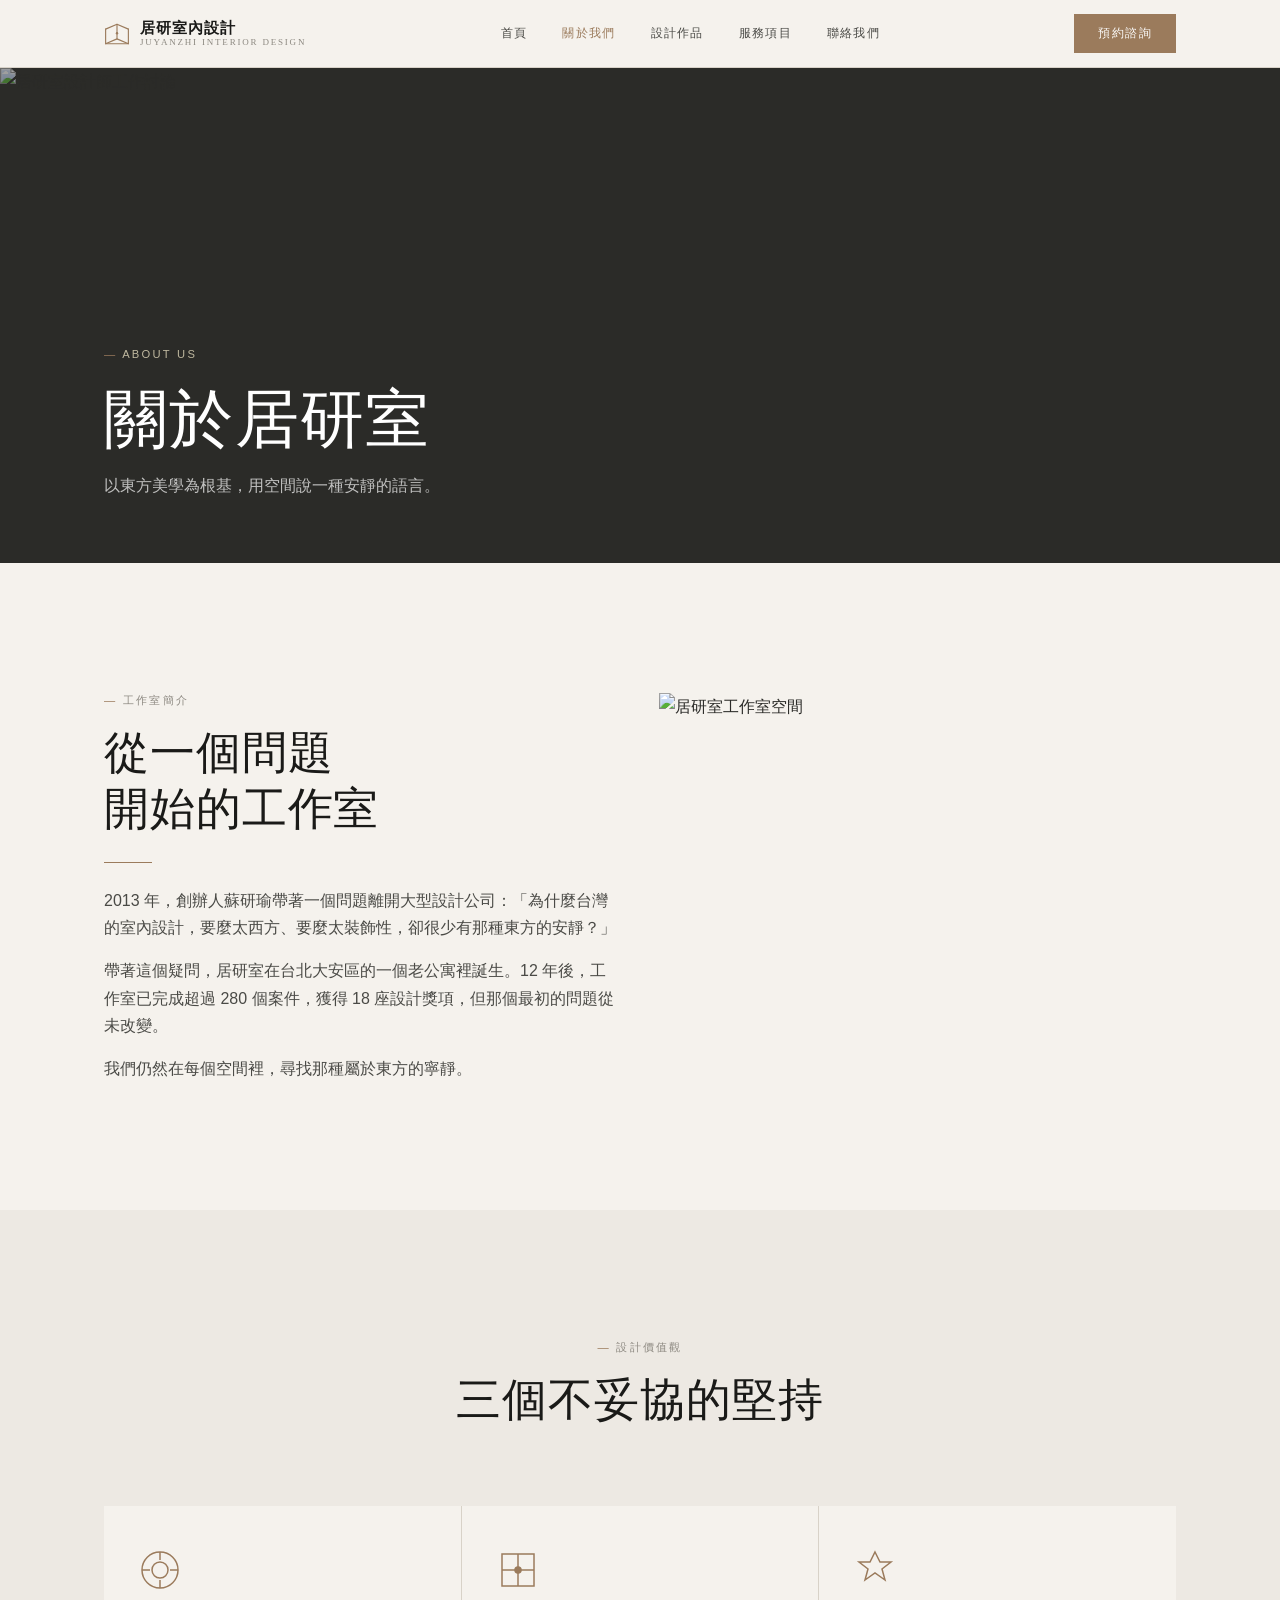
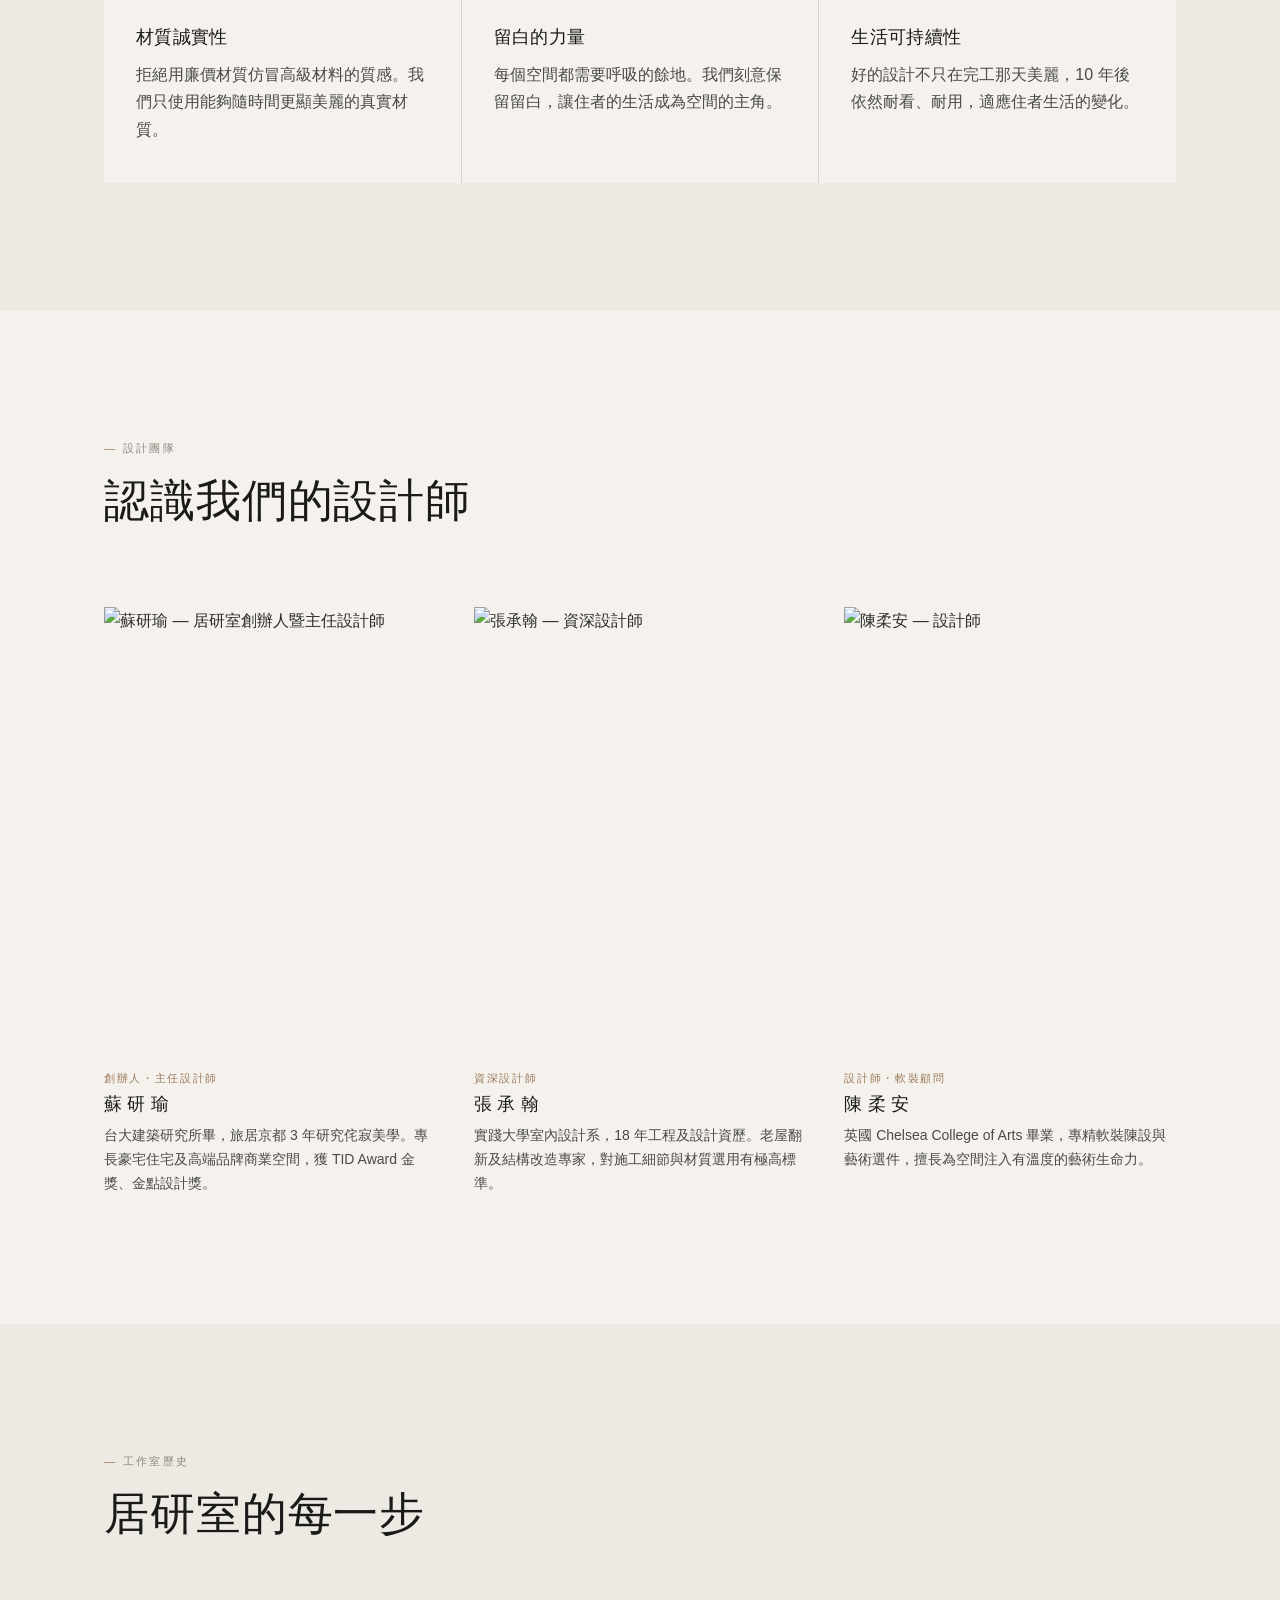
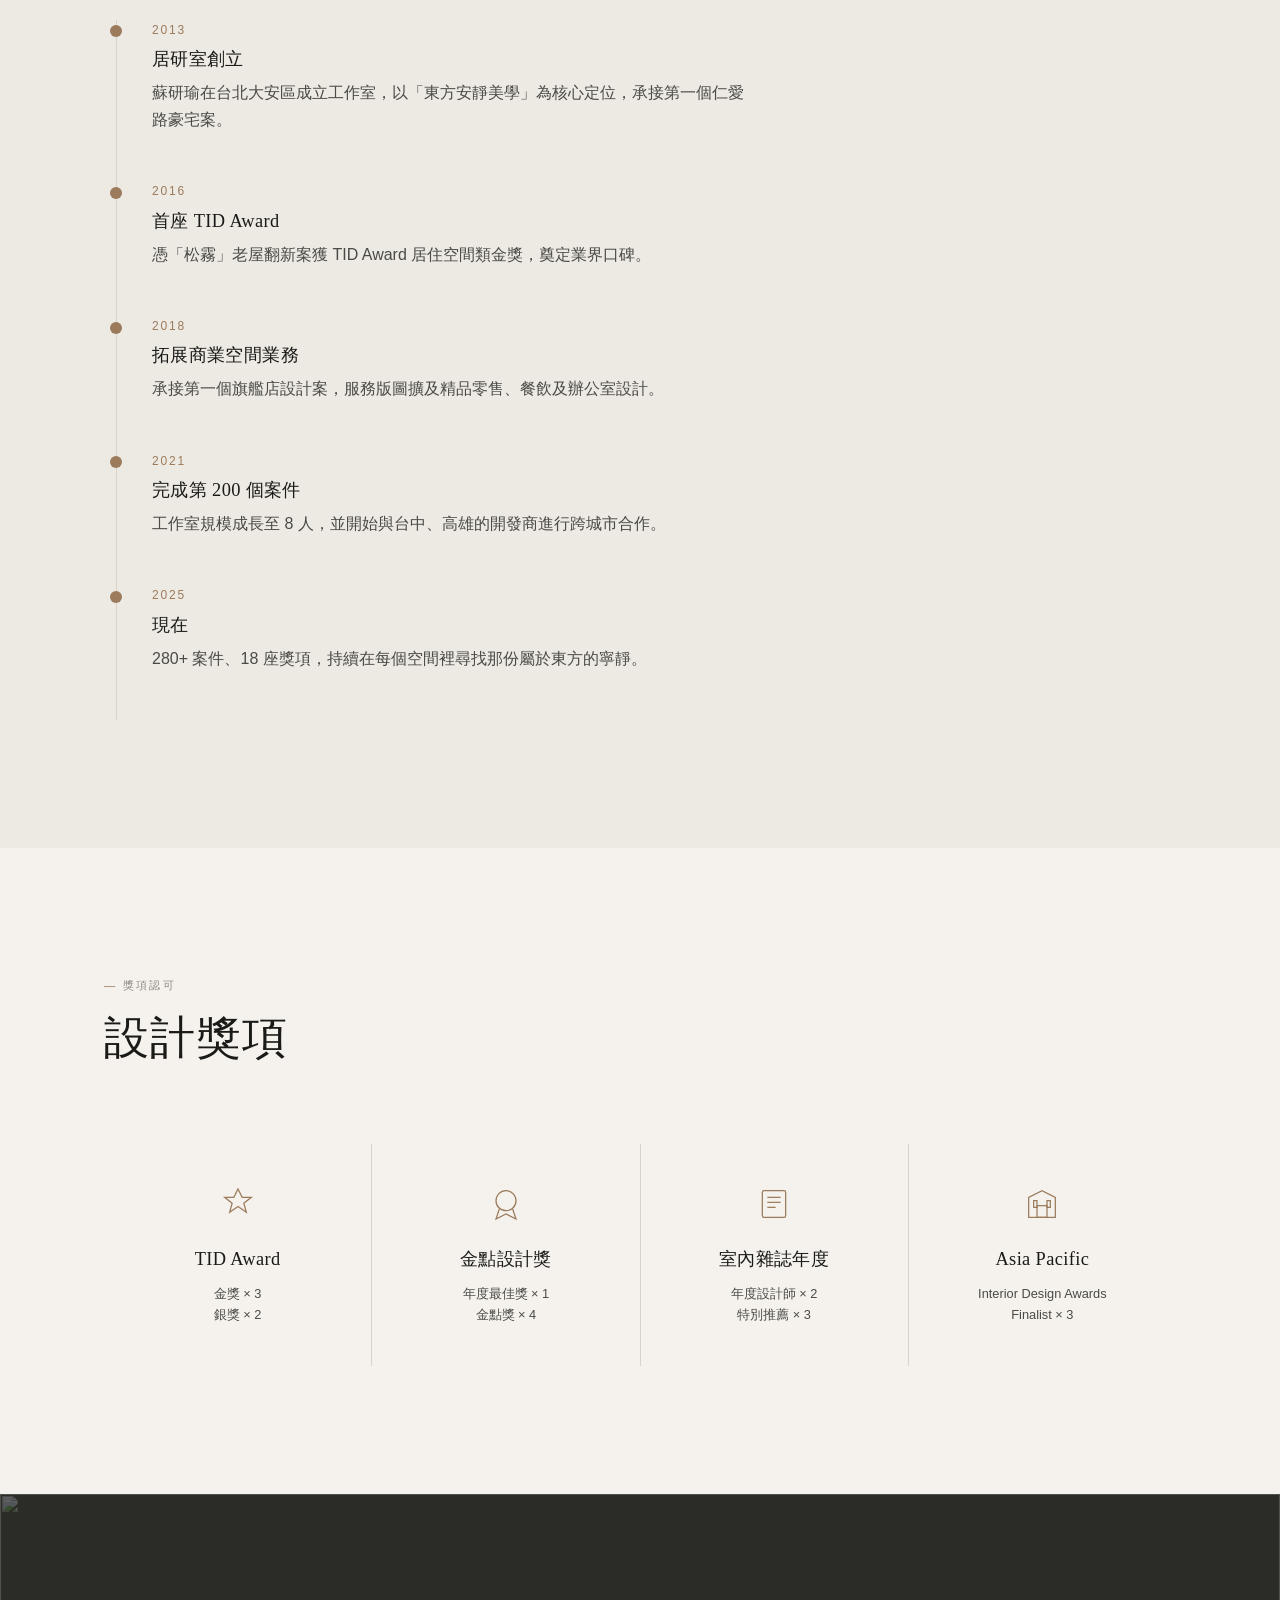
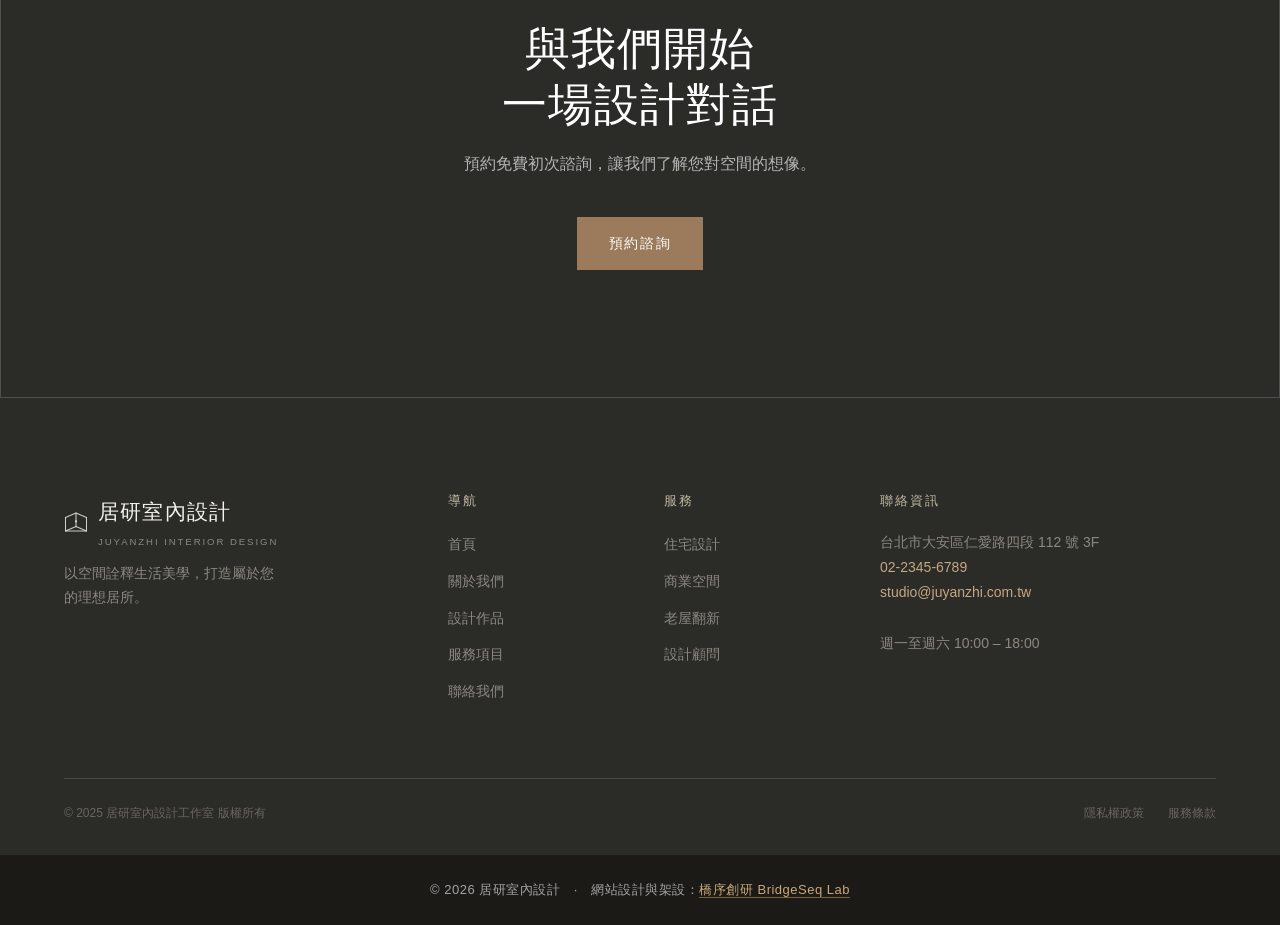
==== commit 59e76ff3: "footer:新增 footer 並加入橋序創研製作宣告與連結" ====
--- a/about.html
+++ b/about.html
@@ -270,5 +270,6 @@
 </div>
 
 <script src="shared.js"></script>
+<footer class="bsl-footer" style="text-align:center;padding:24px 16px;font-size:13px;letter-spacing:.5px;background:#1c1a17;color:rgba(255,255,255,0.6);font-family:inherit;">© 2026 居研室內設計　·　網站設計與架設：<a href="https://bridgeseqlab.com" target="_blank" rel="noopener" style="color:#c9a87a;text-decoration:none;border-bottom:1px solid rgba(201,168,122,0.5);">橋序創研 BridgeSeq Lab</a></footer>
 </body>
 </html>
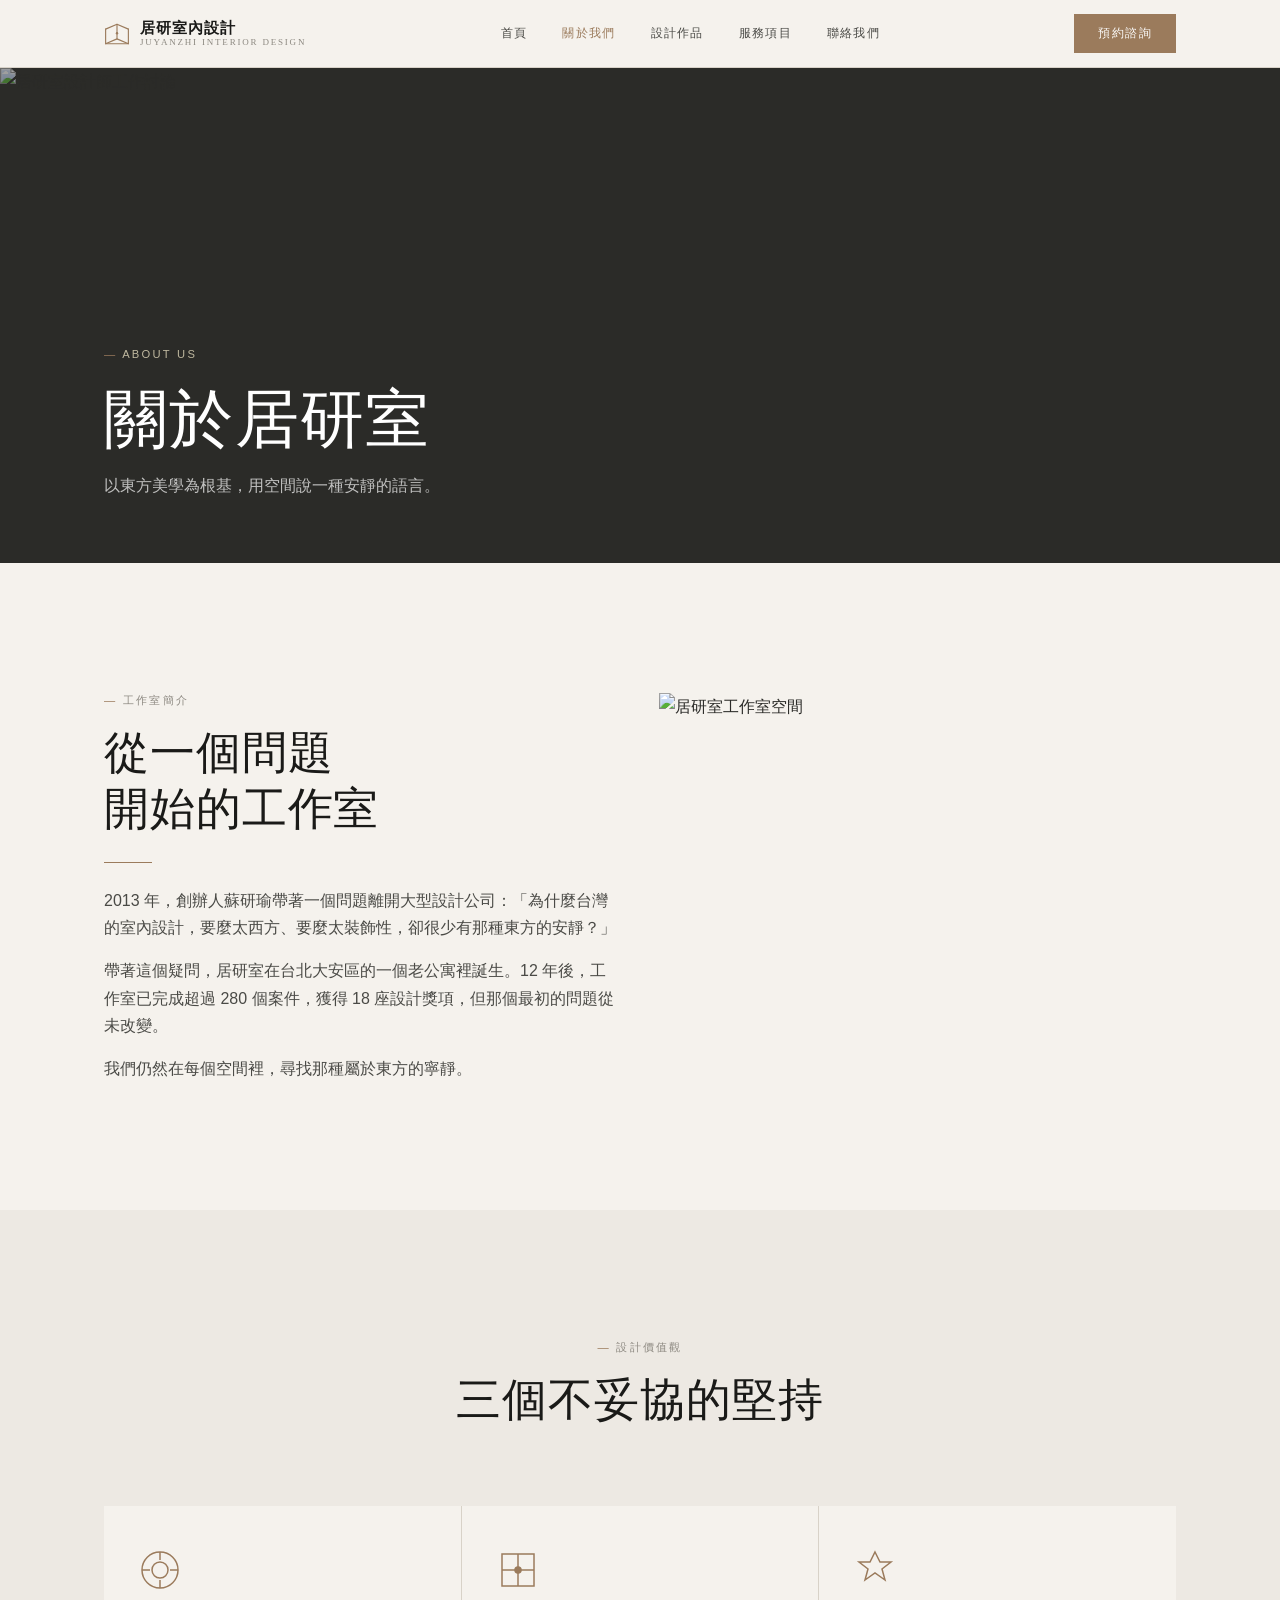
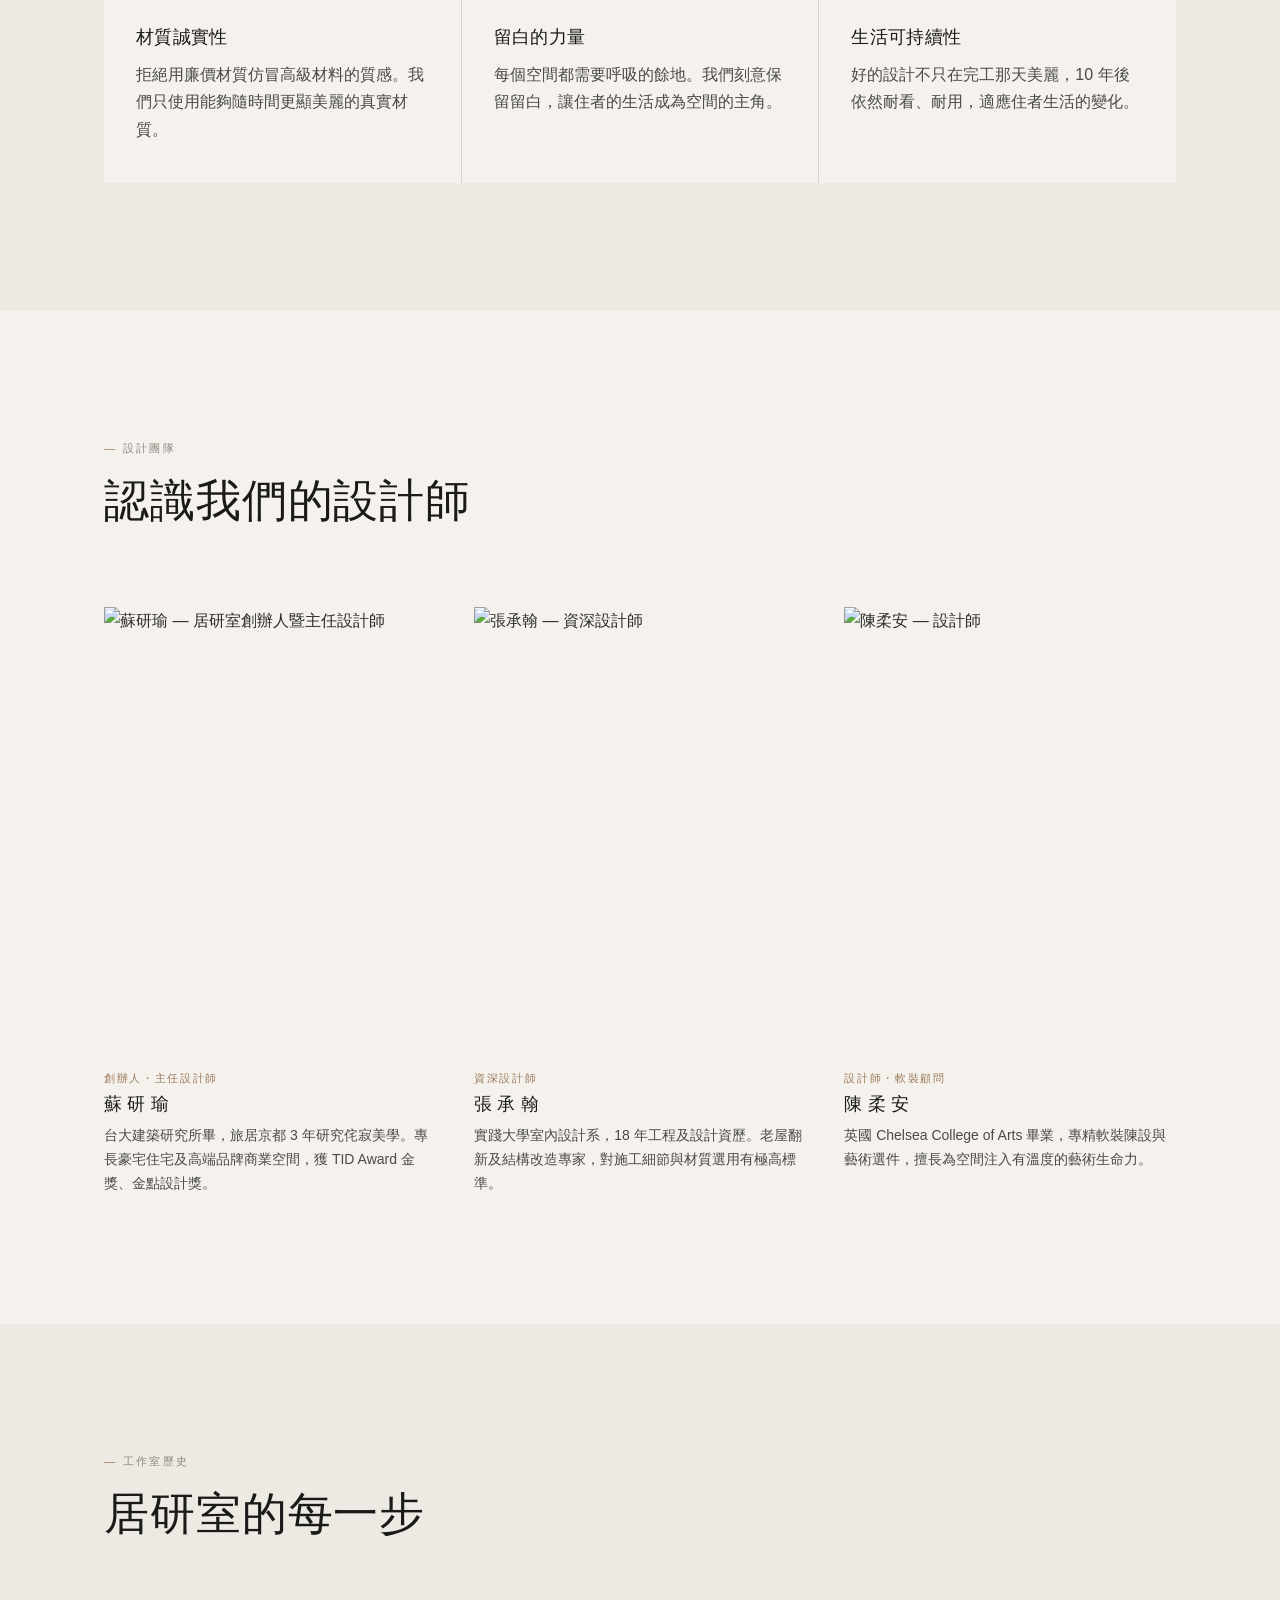
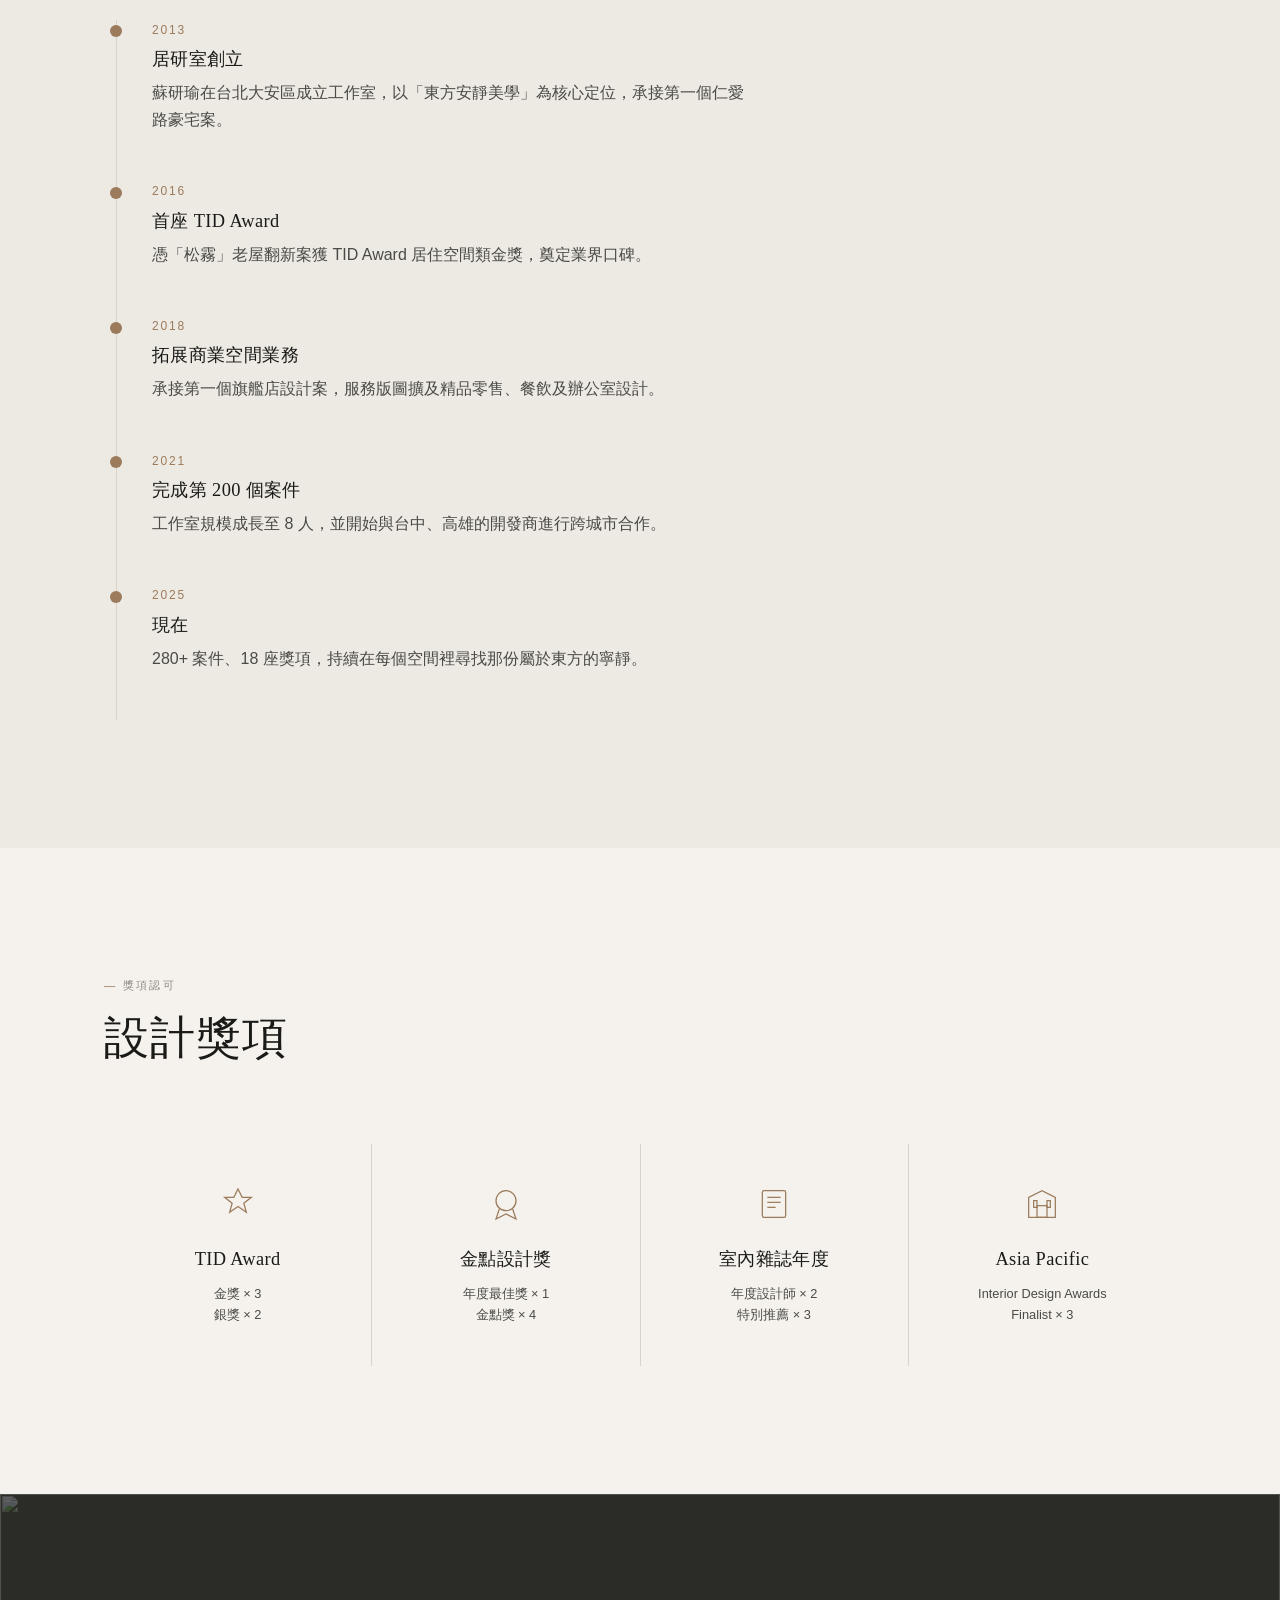
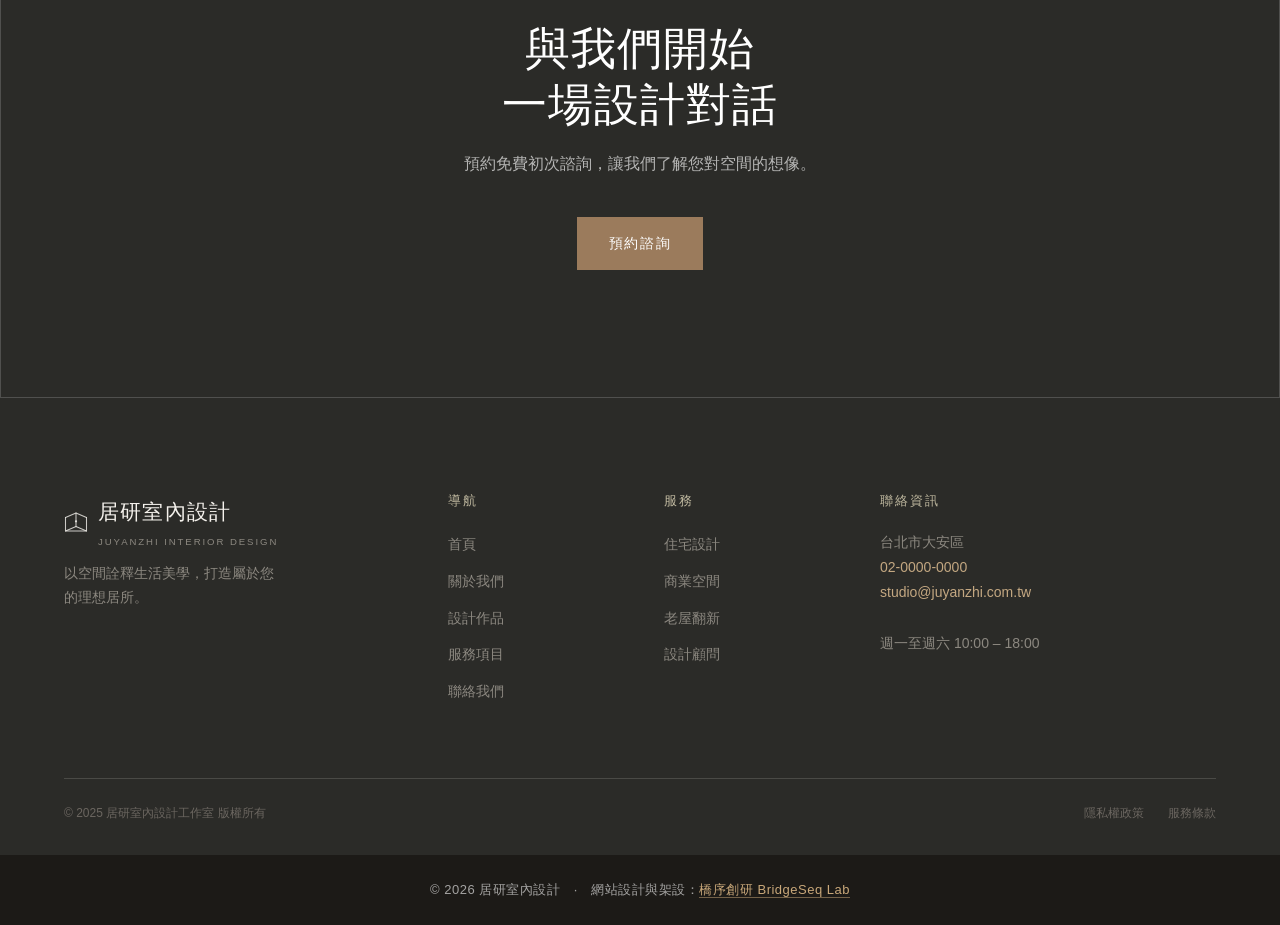
==== commit f40cbbcf: "fix: 移除示範站的真實地址與電話號碼 Co-Authored-By: Claude Opus 5 <noreply@anthropic.com>" ====
--- a/about.html
+++ b/about.html
@@ -23,7 +23,7 @@
 -->
 <div class="page-hero">
   <img
-    src="https://images.unsplash.com/photo-1600880292203-757bb62b4baf?w=1600&q=80"
+    src="https://images.unsplash.com/photo-160088-0000-0000-757bb62b4baf?w=1600&q=80"
     alt="居研室設計師工作討論"
     fetchpriority="high"
     loading="eager"
@@ -161,7 +161,7 @@
       <div class="team-card fade-in">
         <div class="team-img">
           <img
-            src="https://images.unsplash.com/photo-1580489944761-15a19d654956?w=600&q=80"
+            src="https://images.unsplash.com/photo-158048-0000-0000-15a19d654956?w=600&q=80"
             alt="陳柔安 — 設計師"
             loading="lazy"
           >
